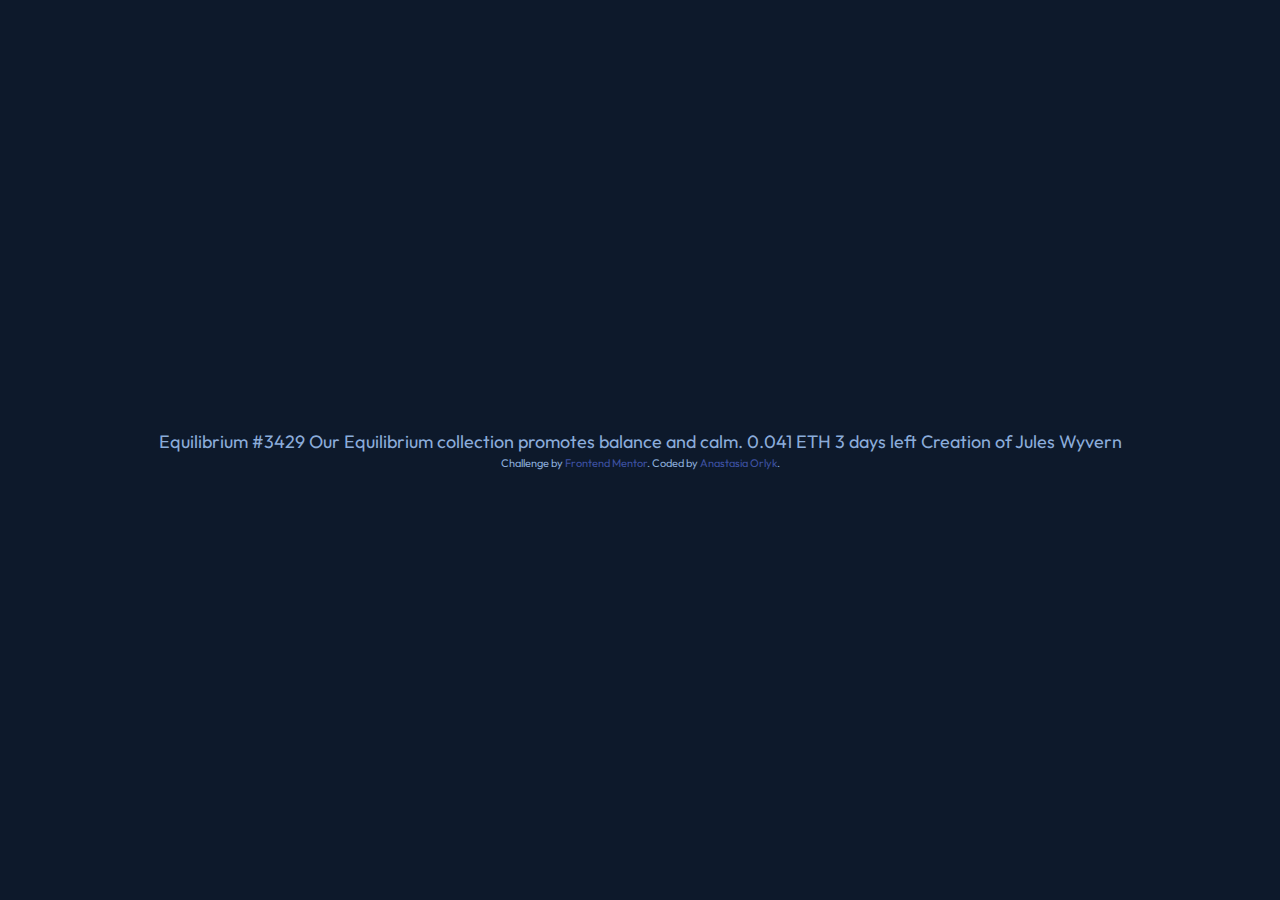
==== nft-preview-card-component-main/index.html @ 1719c200 "Add files via upload" ====
<!DOCTYPE html>
<html lang="en">
  <head>
    <meta charset="UTF-8" />
    <meta name="viewport" content="width=device-width, initial-scale=1.0" />
    <link rel="stylesheet" href="styles.css" />
    <!-- font -->
    <link rel="preconnect" href="https://fonts.googleapis.com" />
    <link rel="preconnect" href="https://fonts.gstatic.com" crossorigin />
    <link
      href="https://fonts.googleapis.com/css2?family=Outfit:wght@300;400;600&display=swap"
      rel="stylesheet"
    />
    <!-- end font -->

    <link
      rel="icon"
      type="image/png"
      sizes="32x32"
      href="./images/favicon-32x32.png"
    />

    <title>Frontend Mentor | NFT preview card component</title>
  </head>
  <body>
    <main>
      Equilibrium #3429 Our Equilibrium collection promotes balance and calm.
      0.041 ETH 3 days left Creation of Jules Wyvern
    </main>
    <footer>
      <div class="attribution">
        Challenge by
        <a href="https://www.frontendmentor.io?ref=challenge" target="_blank"
          >Frontend Mentor</a
        >. Coded by
        <a href="https://www.frontendmentor.io/profile/Antasiia" target="_blank"
          >Anastasia Orlyk</a
        >.
      </div>
    </footer>
  </body>
</html>
---- nft-preview-card-component-main/styles.css ----
/* 


- Very dark blue (main BG): hsl(217, 54%, 11%)
- Very dark blue (card BG): hsl(216, 50%, 16%)
- Very dark blue (line): hsl(215, 32%, 27%)
- White: hsl(0, 0%, 100%) 

font-family: 'Outfit', sans-serif;
- Font size (paragraph): 18px

*/

:root {
  --clr-soft-blue: hsl(215, 51%, 70%);
  --clr-cyan: hsl(178, 100%, 50%);

  --clr-main-bg: hsl(217, 54%, 11%);
  --clr-card-bg: hsl(216, 50%, 16%);
  --clr-line: hsl(215, 32%, 27%);
  --clr-main-h: hsl(0, 0%, 100%);

  --ff: "Outfit", sans-serif;

  --ff-light: 300;
  --ff-regular: 400;
  --ff-semi-bold: 600;
}
/* CSS reset */
/*
  1. Use a more-intuitive box-sizing model.
*/
*,
*::before,
*::after {
  box-sizing: border-box;
}
/*
  2. Remove default margin
*/
* {
  margin: 0;
}
/*
  3. Allow percentage-based heights in the application
*/
html,
body {
  height: 100%;
}
/*
  Typographic tweaks!
  4. Add accessible line-height
  5. Improve text rendering
*/
body {
  line-height: 1.5;
  -webkit-font-smoothing: antialiased;
}
/*
  6. Improve media defaults
*/
img,
picture,
video,
canvas,
svg {
  display: block;
  max-width: 100%;
}
/*
  7. Remove built-in form typography styles
*/
input,
button,
textarea,
select {
  font: inherit;
}
/*
  8. Avoid text overflows
*/
p,
h1,
h2,
h3,
h4,
h5,
h6 {
  overflow-wrap: break-word;
}
/*  END CSS reset */

body {
  font-family: var(--ff);
  font-weight: var(--ff-regular);
  font-size: 1.125rem;
  background-color: var(--clr-main-bg);
  color: var(--clr-soft-blue);
  display: grid;
  place-content: center;
  padding: 1rem;
}
/*






footer */
.attribution {
  font-size: 11px;
  text-align: center;
  display: block;
}
.attribution a {
  color: hsl(228, 45%, 44%);
  text-decoration: none;
}
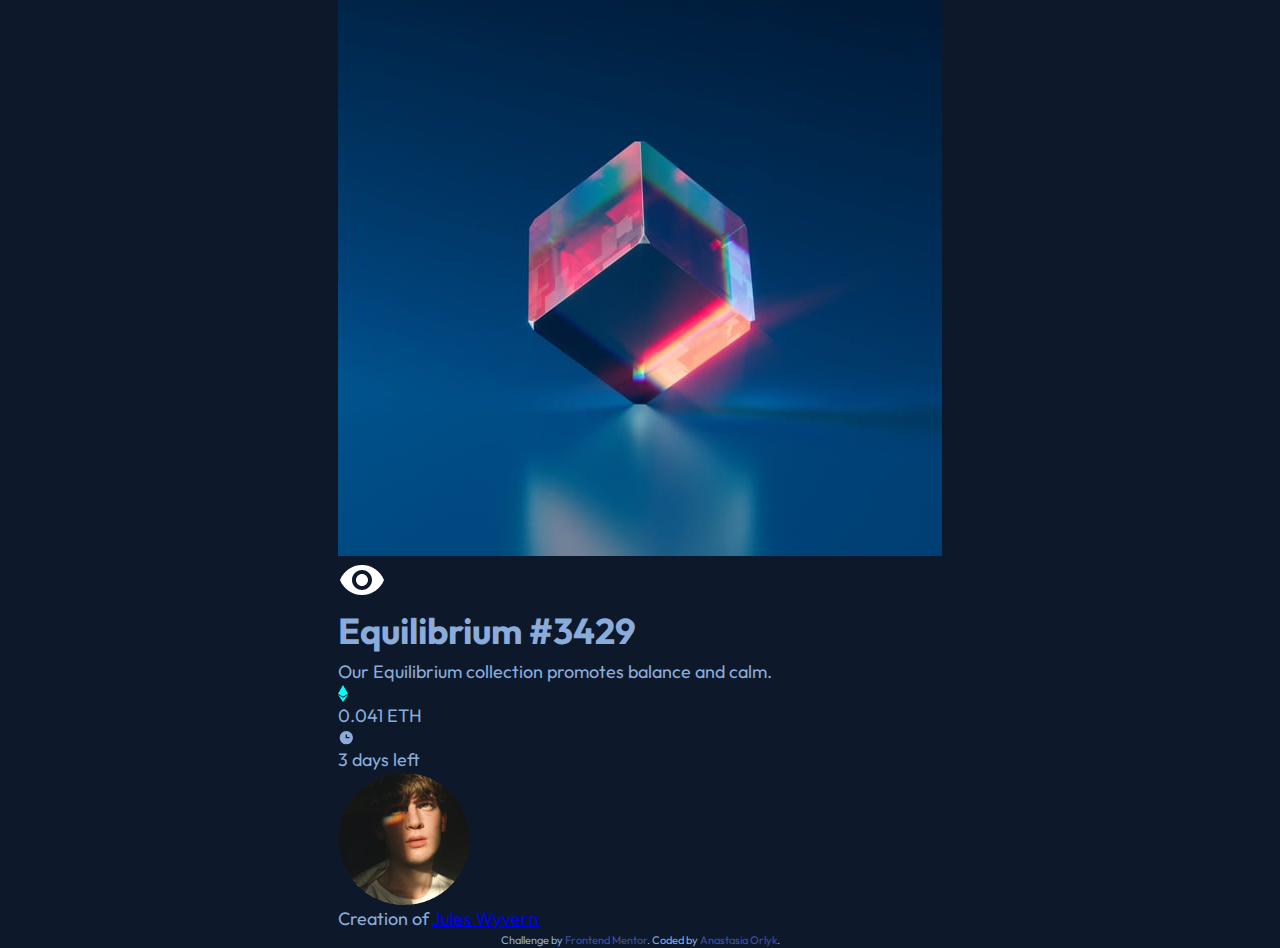
==== commit ccabe68a: "Update index.html" ====
--- a/nft-preview-card-component-main/index.html
+++ b/nft-preview-card-component-main/index.html
@@ -24,10 +24,43 @@
   </head>
   <body>
     <main>
-      Equilibrium #3429 Our Equilibrium collection promotes balance and calm.
-      0.041 ETH 3 days left Creation of Jules Wyvern
+      <section class="card">
+        <div class="images-container">
+          <img src="images/image-equilibrium.jpg" alt="Equilibrium image" />
+
+          <div class="image-overlay">
+            <img src="images/icon-view.svg" alt="Overlay icon" />
+          </div>
+        </div>
+        <div class-container="description">
+          <h1>Equilibrium #3429</h1>
+          <p class="collection">
+            Our Equilibrium collection promotes balance and calm.
+          </p>
+          <div class="flex-group">
+            <p class="flex-group, price">
+              <img
+                src="images/icon-ethereum.svg"
+                alt="Ethereum icon"
+                height="17px"
+              />
+              0.041 ETH
+            </p>
+            <p class="flex-group">
+              <img src="images/icon-clock.svg" alt="Clock icon" /> 3 days left
+            </p>
+          </div>
+          <div class="line"></div>
+          <div class="creator">
+            <div class="creator-container">
+              <img src="images/image-avatar.png" alt="Avatar" />
+            </div>
+            <p>Creation of <a href="#">Jules Wyvern</a></p>
+          </div>
+        </div>
+      </section>
     </main>
-    <footer>
+    <footer class="footer">
       <div class="attribution">
         Challenge by
         <a href="https://www.frontendmentor.io?ref=challenge" target="_blank"
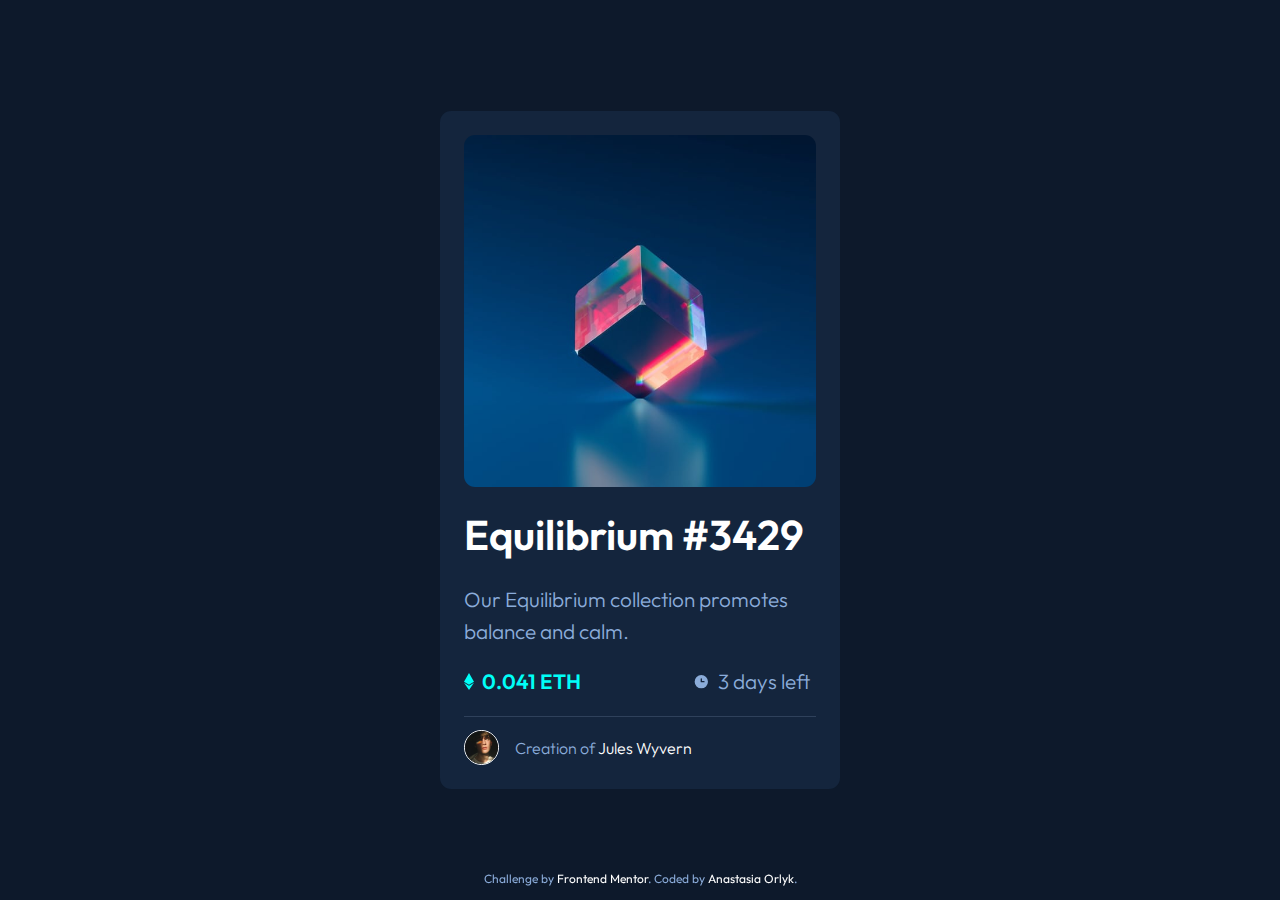
==== commit 28f6d629: "Update index.html" ====
--- a/nft-preview-card-component-main/index.html
+++ b/nft-preview-card-component-main/index.html
@@ -38,7 +38,7 @@
             Our Equilibrium collection promotes balance and calm.
           </p>
           <div class="flex-group">
-            <p class="flex-group, price">
+            <p class="flex-group price">
               <img
                 src="images/icon-ethereum.svg"
                 alt="Ethereum icon"
@@ -46,7 +46,7 @@
               />
               0.041 ETH
             </p>
-            <p class="flex-group">
+            <p class="flex-group clock">
               <img src="images/icon-clock.svg" alt="Clock icon" /> 3 days left
             </p>
           </div>
--- a/nft-preview-card-component-main/styles.css
+++ b/nft-preview-card-component-main/styles.css
@@ -1,16 +1,3 @@
-/* 
-
-
-- Very dark blue (main BG): hsl(217, 54%, 11%)
-- Very dark blue (card BG): hsl(216, 50%, 16%)
-- Very dark blue (line): hsl(215, 32%, 27%)
-- White: hsl(0, 0%, 100%) 
-
-font-family: 'Outfit', sans-serif;
-- Font size (paragraph): 18px
-
-*/
-
 :root {
   --clr-soft-blue: hsl(215, 51%, 70%);
   --clr-cyan: hsl(178, 100%, 50%);
@@ -94,27 +81,149 @@
 body {
   font-family: var(--ff);
   font-weight: var(--ff-regular);
-  font-size: 1.125rem;
+  font-size: 1rem;
   background-color: var(--clr-main-bg);
   color: var(--clr-soft-blue);
   display: grid;
   place-content: center;
   padding: 1rem;
 }
-/*
-
-
-
-
-
-
-footer */
-.attribution {
-  font-size: 11px;
+
+.flex-group {
+  display: flex;
+  gap: 6rem;
+  flex-wrap: wrap;
+  align-items: center;
+  justify-content: left;
+  padding: 0.3rem 0;
+}
+.flex-group p {
+  display: flex;
+  gap: 0.5rem;
+}
+
+.card {
+  background-color: var(--clr-card-bg);
+  display: grid;
+  max-width: 800px;
+  border-radius: 0.7rem;
+  padding: 1.5rem;
+}
+
+.description {
+  padding-top: 1.5rem;
+  display: grid;
+}
+
+h1 {
+  color: var(--clr-main-h);
+  font-weight: var(--ff-semi-bold);
+  margin: 0.5rem 0;
+}
+
+p {
+  font-weight: var(--ff-light);
+  color: var(--clr-soft-blue);
+}
+.price {
+  display: flex;
+  align-items: center;
+  color: var(--clr-cyan);
+  font-weight: var(--ff-semi-bold);
+}
+
+.line {
+  height: 0.06rem;
+  width: 100%;
+  background-color: var(--clr-line);
+}
+
+.creator {
+  display: flex;
+  justify-content: left;
+  align-items: center;
+  gap: 1rem;
+  padding-top: 0.8rem;
+  font-size: 1rem;
+  font-weight: var(--ff-light);
+}
+.creator-container {
+  height: 35px;
+  width: 35px;
+  border-radius: 50%;
+  border: 1px solid white;
+}
+.creator .creator-container img {
+  object-fit: contain;
+}
+a {
+  color: var(--clr-main-h);
+  text-decoration: none;
+}
+
+.images-container {
+  position: relative;
+}
+
+.images-container img {
+  border-radius: 0.7rem;
+}
+.image-overlay {
+  position: absolute;
+  top: 0;
+  left: 0;
+  width: 100%;
+  height: 100%;
+  background-color: rgba(0 255, 247, 0.4);
+  border-radius: 0.7rem;
+  opacity: 0;
+  transition: opacity 0.5s ease;
+}
+
+.image-overlay img {
+  position: absolute;
+  top: 50%;
+  left: 50%;
+  transform: translate(-50%, -50%);
+}
+
+.images-container:hover .image-overlay {
+  opacity: 1;
+  cursor: pointer;
+}
+a:hover,
+h1:hover {
+  cursor: pointer;
+  color: var(--clr-cyan);
+}
+
+.footer {
+  position: fixed;
+  bottom: 0;
+  left: 0;
+  height: 30px;
+  width: 100%;
+  font-size: 0.75rem;
   text-align: center;
-  display: block;
-}
-.attribution a {
-  color: hsl(228, 45%, 44%);
-  text-decoration: none;
-}
+}
+
+@media screen and (min-width: 400px) {
+  body {
+    font-size: 1.3rem;
+  }
+  h1 {
+    padding: 0.6rem 0;
+  }
+  .card {
+    width: 400px;
+  }
+
+  .flex-group {
+    display: flex;
+    gap: 7rem;
+    flex-wrap: wrap;
+    align-items: left;
+    justify-content: left;
+    padding: 0.6rem 0;
+  }
+}
